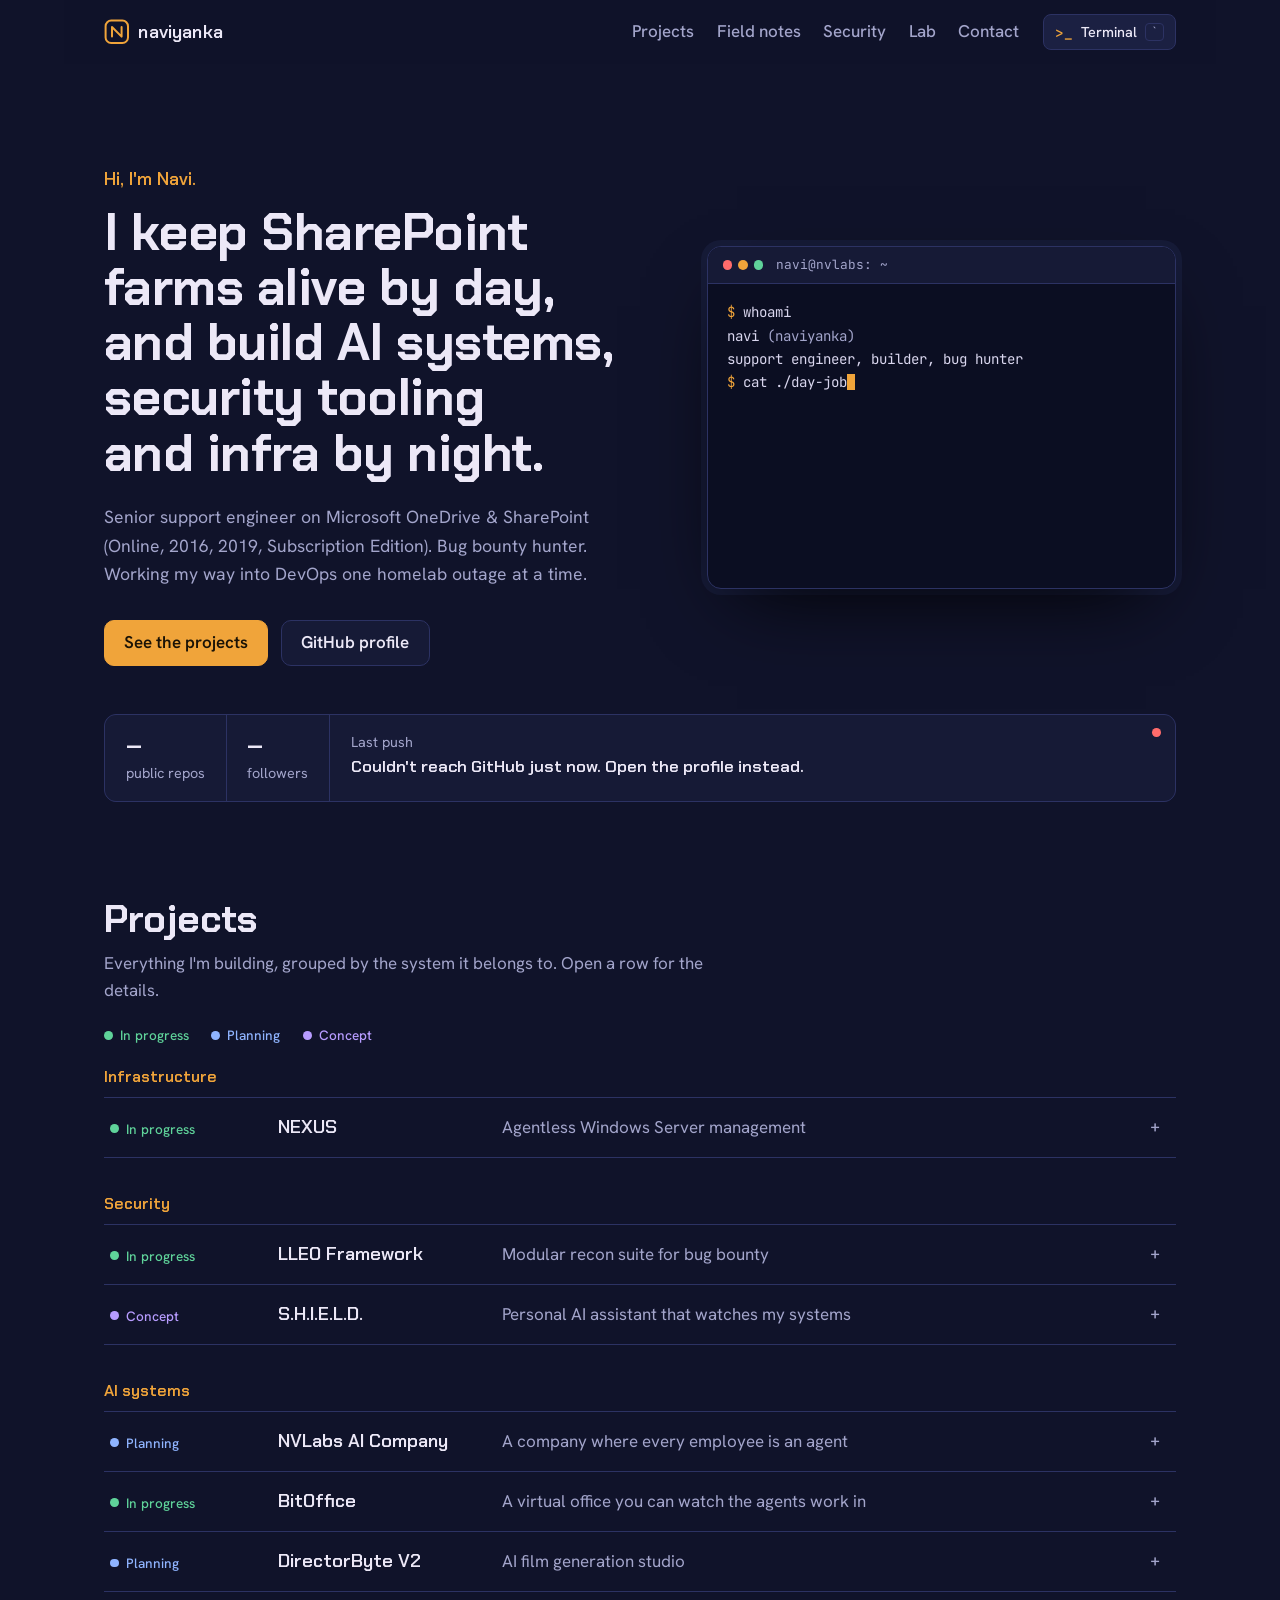
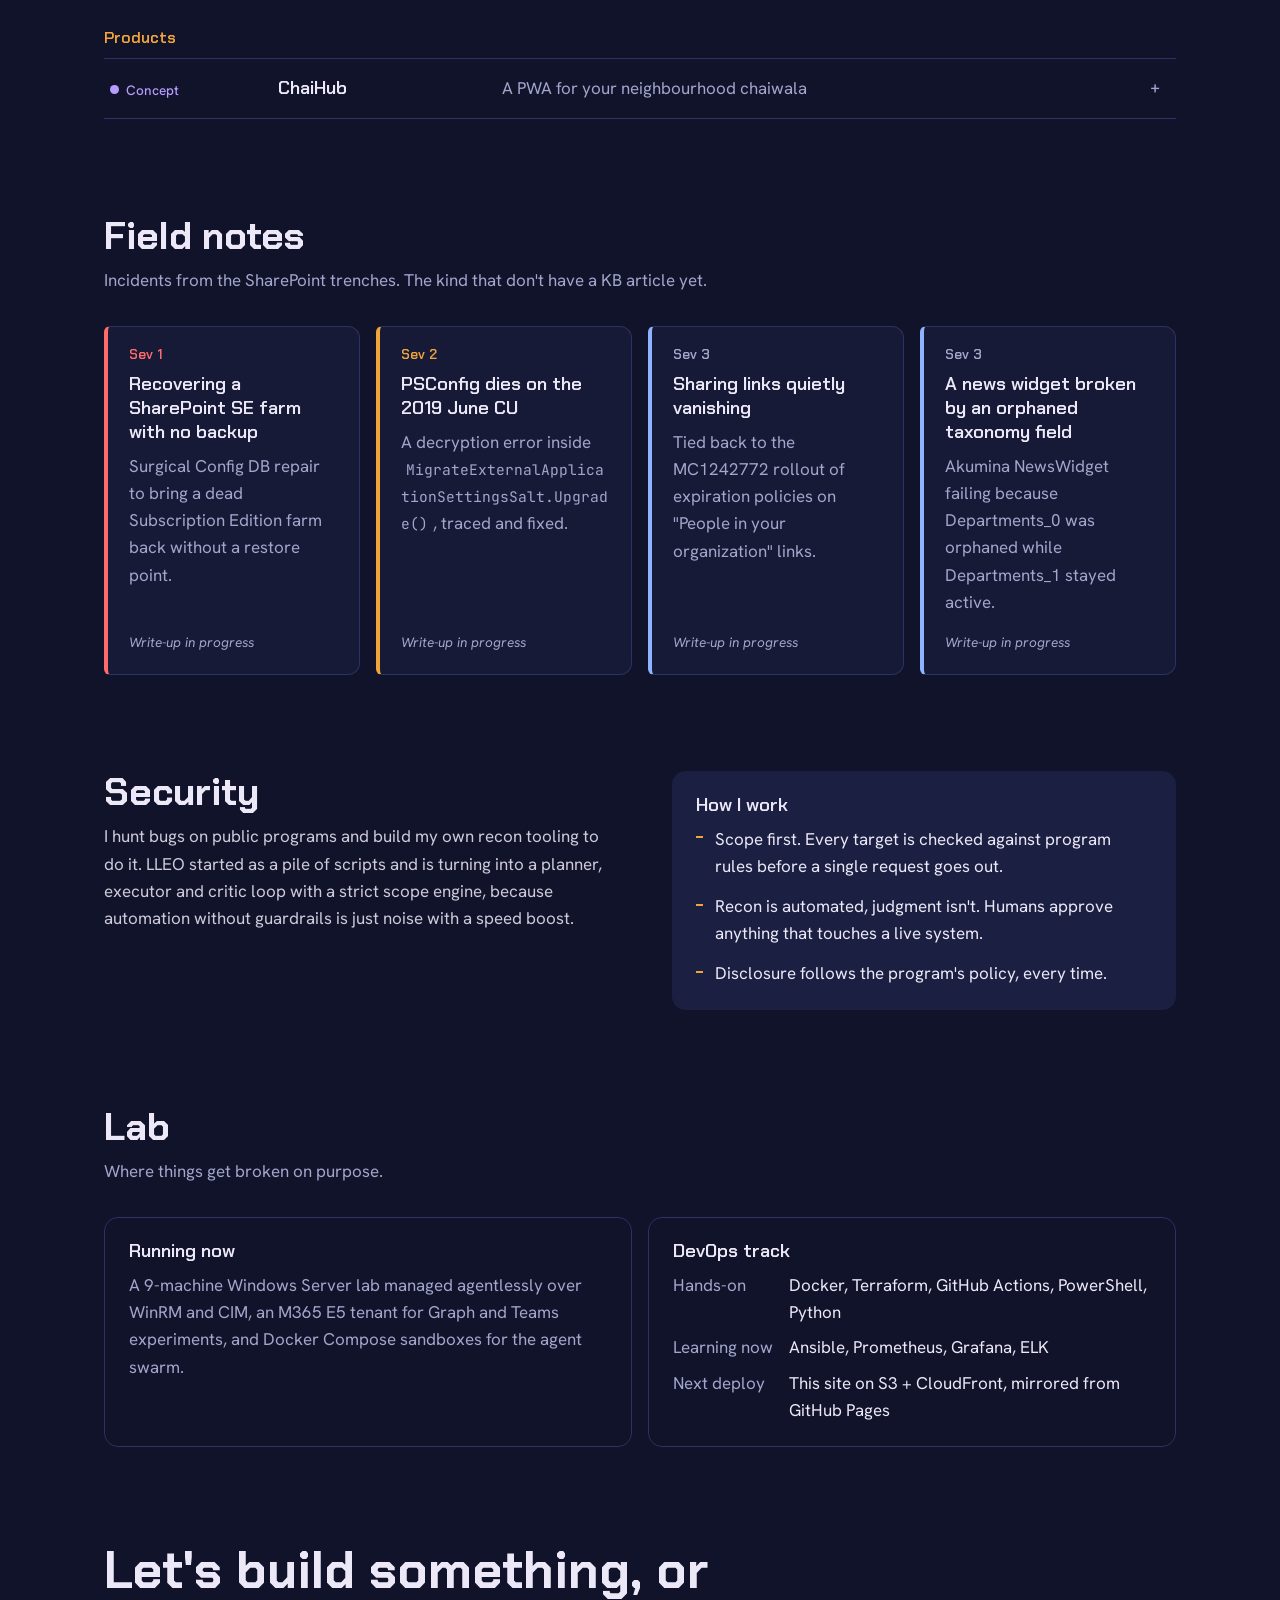
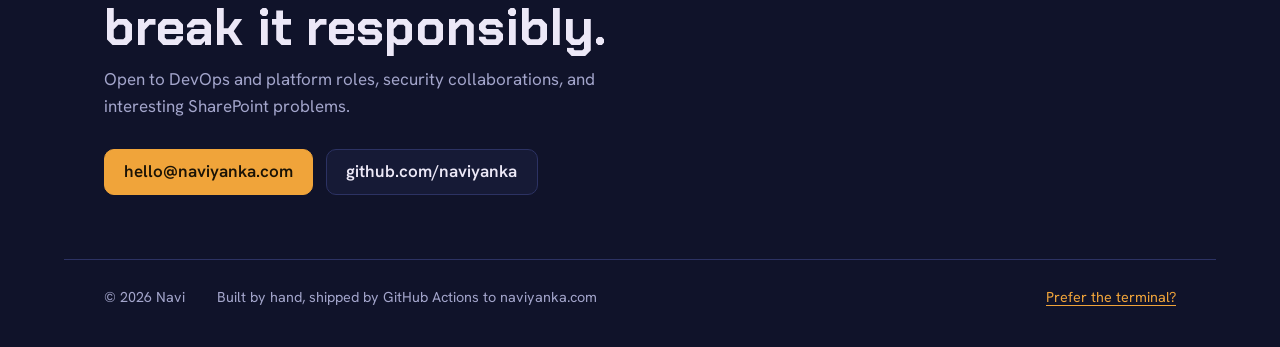
==== index.html @ b1b49cc4 "Initial site: naviyanka.com" ====
<!DOCTYPE html>
<html lang="en">
<head>
  <meta charset="utf-8">
  <meta name="viewport" content="width=device-width, initial-scale=1, viewport-fit=cover">
  <title>Navi (naviyanka)</title>
  <meta name="description" content="Navi (naviyanka): SharePoint support engineer building AI systems, security tooling and infrastructure. Projects, field notes and lab.">
  <meta name="theme-color" content="#10132A">
  <meta name="color-scheme" content="dark">
  <link rel="canonical" href="https://naviyanka.com/">
  <link rel="icon" href="assets/favicon.svg" type="image/svg+xml">

  <meta property="og:type" content="website">
  <meta property="og:title" content="Navi (naviyanka)">
  <meta property="og:description" content="Support engineer by day. AI systems, security tooling and infra by night.">
  <meta property="og:url" content="https://naviyanka.com/">

  <link rel="preconnect" href="https://fonts.googleapis.com">
  <link rel="preconnect" href="https://fonts.gstatic.com" crossorigin>
  <link href="https://fonts.googleapis.com/css2?family=Chakra+Petch:wght@500;600;700&family=Hanken+Grotesk:wght@400;500;600&family=JetBrains+Mono:wght@400;500&display=swap" rel="stylesheet">
  <link rel="stylesheet" href="assets/styles.css">
</head>
<body>
  <a class="skip" href="#main">Skip to content</a>

  <header class="site-header">
    <a class="wordmark" href="#top" aria-label="naviyanka home">
      <svg viewBox="0 0 32 32" aria-hidden="true"><rect x="2" y="2" width="28" height="28" rx="7" fill="none" stroke="currentColor" stroke-width="2.5"/><path d="M10 22V10l12 12V10" fill="none" stroke="currentColor" stroke-width="2.5" stroke-linejoin="round" stroke-linecap="round"/></svg>
      naviyanka
    </a>
    <nav aria-label="Primary">
      <a href="#projects">Projects</a>
      <a href="#field-notes">Field notes</a>
      <a href="#security">Security</a>
      <a href="#lab">Lab</a>
      <a href="#contact">Contact</a>
    </nav>
    <button class="term-btn" type="button" data-open-terminal aria-keyshortcuts="`">
      <span aria-hidden="true">&gt;_</span> Terminal <kbd>`</kbd>
    </button>
  </header>

  <main id="main">
    <!-- HERO -->
    <section class="hero" id="top">
      <div class="hero-copy">
        <p class="hello">Hi, I'm Navi.</p>
        <h1>I keep SharePoint farms alive by day, and build AI systems, security tooling and infra by night.</h1>
        <p class="lede">
          Senior support engineer on Microsoft OneDrive &amp; SharePoint (Online, 2016, 2019, Subscription Edition).
          Bug bounty hunter. Working my way into DevOps one homelab outage at a time.
        </p>
        <div class="actions">
          <a class="btn primary" href="#projects">See the projects</a>
          <a class="btn" href="https://github.com/naviyanka" rel="me">GitHub profile</a>
        </div>
      </div>

      <figure class="console" aria-label="Introduction, written as terminal output">
        <div class="console-bar">
          <span class="dots" aria-hidden="true"><i></i><i></i><i></i></span>
          <span>navi@nvlabs: ~</span>
        </div>
        <pre class="console-body" id="hero-console" aria-live="off"></pre>
        <noscript><pre class="console-body">$ whoami
navi, support engineer, builder, bug hunter</pre></noscript>
      </figure>
    </section>

    <!-- LIVE STRIP -->
    <section class="pulse" aria-label="Live GitHub activity">
      <div class="pulse-item">
        <span class="pulse-value" id="gh-repos">–</span>
        <span class="pulse-label">public repos</span>
      </div>
      <div class="pulse-item">
        <span class="pulse-value" id="gh-followers">–</span>
        <span class="pulse-label">followers</span>
      </div>
      <div class="pulse-item wide">
        <span class="pulse-label">Last push</span>
        <a class="pulse-value small" id="gh-last" href="https://github.com/naviyanka">checking GitHub…</a>
      </div>
      <span class="pulse-led" id="gh-led" title="GitHub API status" aria-hidden="true"></span>
    </section>

    <!-- PROJECTS -->
    <section class="block" id="projects" aria-labelledby="projects-h">
      <div class="block-head">
        <h2 id="projects-h">Projects</h2>
        <p>Everything I'm building, grouped by the system it belongs to. Open a row for the details.</p>
      </div>
      <div class="legend" role="group" aria-label="Status legend">
        <span class="status s-building">In progress</span>
        <span class="status s-planning">Planning</span>
        <span class="status s-concept">Concept</span>
      </div>
      <div id="board" class="board"></div>
    </section>

    <!-- FIELD NOTES -->
    <section class="block" id="field-notes" aria-labelledby="notes-h">
      <div class="block-head">
        <h2 id="notes-h">Field notes</h2>
        <p>Incidents from the SharePoint trenches. The kind that don't have a KB article yet.</p>
      </div>
      <div class="incidents">
        <article class="incident sev1">
          <span class="sev">Sev 1</span>
          <h3>Recovering a SharePoint SE farm with no backup</h3>
          <p>Surgical Config DB repair to bring a dead Subscription Edition farm back without a restore point.</p>
          <span class="soon">Write-up in progress</span>
        </article>
        <article class="incident sev2">
          <span class="sev">Sev 2</span>
          <h3>PSConfig dies on the 2019 June CU</h3>
          <p>A decryption error inside <code>MigrateExternalApplicationSettingsSalt.Upgrade()</code>, traced and fixed.</p>
          <span class="soon">Write-up in progress</span>
        </article>
        <article class="incident sev3">
          <span class="sev">Sev 3</span>
          <h3>Sharing links quietly vanishing</h3>
          <p>Tied back to the MC1242772 rollout of expiration policies on "People in your organization" links.</p>
          <span class="soon">Write-up in progress</span>
        </article>
        <article class="incident sev3">
          <span class="sev">Sev 3</span>
          <h3>A news widget broken by an orphaned taxonomy field</h3>
          <p>Akumina NewsWidget failing because Departments_0 was orphaned while Departments_1 stayed active.</p>
          <span class="soon">Write-up in progress</span>
        </article>
      </div>
    </section>

    <!-- SECURITY -->
    <section class="block split" id="security" aria-labelledby="sec-h">
      <div class="block-head">
        <h2 id="sec-h">Security</h2>
        <p>
          I hunt bugs on public programs and build my own recon tooling to do it.
          LLEO started as a pile of scripts and is turning into a planner, executor and critic loop
          with a strict scope engine, because automation without guardrails is just noise with a speed boost.
        </p>
      </div>
      <div class="sec-panel">
        <h3>How I work</h3>
        <ul class="plain">
          <li>Scope first. Every target is checked against program rules before a single request goes out.</li>
          <li>Recon is automated, judgment isn't. Humans approve anything that touches a live system.</li>
          <li>Disclosure follows the program's policy, every time.</li>
        </ul>
        <!-- Add your acknowledgements / hall-of-fame entries here, e.g.
        <h3>Acknowledgements</h3>
        <ul class="plain"><li><a href="...">Program name</a>, 2026</li></ul>
        -->
      </div>
    </section>

    <!-- LAB -->
    <section class="block" id="lab" aria-labelledby="lab-h">
      <div class="block-head">
        <h2 id="lab-h">Lab</h2>
        <p>Where things get broken on purpose.</p>
      </div>
      <div class="lab-grid">
        <div class="lab-card">
          <h3>Running now</h3>
          <p>A 9-machine Windows Server lab managed agentlessly over WinRM and CIM, an M365 E5 tenant for Graph and Teams experiments, and Docker Compose sandboxes for the agent swarm.</p>
        </div>
        <div class="lab-card">
          <h3>DevOps track</h3>
          <dl class="skills">
            <dt>Hands-on</dt><dd>Docker, Terraform, GitHub Actions, PowerShell, Python</dd>
            <dt>Learning now</dt><dd>Ansible, Prometheus, Grafana, ELK</dd>
            <dt>Next deploy</dt><dd>This site on S3 + CloudFront, mirrored from GitHub Pages</dd>
          </dl>
        </div>
      </div>
    </section>

    <!-- CONTACT -->
    <section class="block contact" id="contact" aria-labelledby="contact-h">
      <h2 id="contact-h">Let's build something, or break it responsibly.</h2>
      <p>Open to DevOps and platform roles, security collaborations, and interesting SharePoint problems.</p>
      <div class="actions">
        <a class="btn primary" href="mailto:hello@naviyanka.com">hello@naviyanka.com</a>
        <a class="btn" href="https://github.com/naviyanka" rel="me">github.com/naviyanka</a>
      </div>
    </section>
  </main>

  <footer class="site-footer">
    <span>© <span id="year">2026</span> Navi</span>
    <span>Built by hand, shipped by GitHub Actions to naviyanka.com</span>
    <button class="linkish" type="button" data-open-terminal>Prefer the terminal?</button>
  </footer>

  <!-- TERMINAL -->
  <dialog id="terminal" class="terminal" closedby="any" aria-labelledby="term-title">
    <div class="console-bar">
      <span class="dots" aria-hidden="true"><i></i><i></i><i></i></span>
      <span id="term-title">navi@nvlabs: ~ (terminal)</span>
      <button type="button" class="term-close" data-close-terminal aria-label="Close terminal">esc</button>
    </div>
    <div class="term-out" id="term-out" role="log" aria-live="polite"></div>
    <form class="term-in" id="term-form" autocomplete="off">
      <label for="term-input"><span aria-hidden="true">$</span><span class="sr">Command</span></label>
      <input type="text" id="term-input" name="cmd" spellcheck="false" autocapitalize="off" placeholder="type help">
      <button type="submit" class="sr">Run</button>
    </form>
  </dialog>

  <script src="assets/main.js" defer></script>
</body>
</html>
---- assets/styles.css ----
/* naviyanka.com — night-shift ops room
   Palette: indigo night + masala-chai amber; status colors are semantic only. */
:root {
  --ink: #10132A;
  --ink-2: #161A36;
  --panel: #1B2042;
  --line: #2C3263;
  --text: #ECE8F7;
  --muted: #A3A5CB;
  --chai: #F0A43A;
  --chai-soft: color-mix(in oklab, var(--chai) 18%, transparent);
  --ok: #5FD39A;
  --plan: #8FB4FF;
  --concept: #B79CFF;
  --alert: #FF6B6B;

  --display: "Chakra Petch", "Bahnschrift", "Segoe UI", system-ui, sans-serif;
  --body: "Hanken Grotesk", "Segoe UI", system-ui, -apple-system, sans-serif;
  --mono: "JetBrains Mono", ui-monospace, "Cascadia Code", Consolas, monospace;

  --wrap: 72rem;
  --gutter: clamp(1.1rem, 4vw, 2.5rem);
  color-scheme: dark;
  accent-color: var(--chai);
  box-sizing: border-box;
  padding-top: env(safe-area-inset-top, 0px);
  padding-bottom: env(safe-area-inset-bottom, 0px);
}
*, *::before, *::after { box-sizing: inherit; }
html { scroll-behavior: smooth; scroll-padding-top: calc(4.5rem + env(safe-area-inset-top, 0px)); }
@media (prefers-reduced-motion: reduce) { html { scroll-behavior: auto; } }

body {
  margin: 0;
  background:
    radial-gradient(60rem 30rem at 85% -10%, #232a5c 0%, transparent 60%),
    var(--ink);
  color: var(--text);
  font: 400 1.0625rem/1.6 var(--body);
  -webkit-font-smoothing: antialiased;
}
img, svg { max-width: 100%; }
a { color: inherit; }
:focus-visible { outline: 2px solid var(--chai); outline-offset: 3px; border-radius: 4px; }
code { font-family: var(--mono); font-size: .86em; background: var(--ink-2); padding: .1em .35em; border-radius: 4px; overflow-wrap: anywhere; }

.skip { position: absolute; left: -999px; top: .5rem; background: var(--chai); color: var(--ink); padding: .5rem .8rem; border-radius: 6px; z-index: 10; }
.skip:focus { left: .5rem; }
.sr { position: absolute; width: 1px; height: 1px; overflow: hidden; clip-path: inset(50%); white-space: nowrap; }

/* ---------- header ---------- */
.site-header {
  position: sticky; top: env(safe-area-inset-top, 0px); z-index: 5;
  display: flex; align-items: center; gap: 1.5rem;
  max-width: var(--wrap); margin: 0 auto; padding: .9rem var(--gutter);
  background: color-mix(in oklab, var(--ink) 82%, transparent);
  backdrop-filter: blur(10px);
}
.wordmark { display: inline-flex; align-items: center; gap: .55rem; font: 600 1.15rem var(--display); text-decoration: none; letter-spacing: .01em; }
.wordmark svg { width: 1.6rem; height: 1.6rem; color: var(--chai); }
.site-header nav { display: flex; gap: 1.4rem; margin-left: auto; }
.site-header nav a { text-decoration: none; color: var(--muted); font-weight: 500; }
.site-header nav a:hover { color: var(--text); }
.term-btn {
  display: inline-flex; align-items: center; gap: .5rem;
  font: 500 .9rem var(--body); color: var(--text);
  background: var(--panel); border: 1px solid var(--line); border-radius: 8px;
  padding: .45rem .7rem; cursor: pointer;
}
.term-btn span { font-family: var(--mono); color: var(--chai); }
.term-btn:hover { border-color: var(--chai); }
kbd { font: .75rem var(--mono); color: var(--muted); border: 1px solid var(--line); border-radius: 4px; padding: 0 .3rem; }

@media (max-width: 52rem) {
  .site-header nav { display: none; }
  .term-btn { margin-left: auto; }
}

main { max-width: var(--wrap); margin: 0 auto; padding: 0 var(--gutter); }

/* ---------- hero ---------- */
.hero {
  display: grid; grid-template-columns: minmax(0, 1.15fr) minmax(0, 1fr);
  gap: clamp(2rem, 5vw, 4rem); align-items: center;
  padding: clamp(3rem, 9vw, 6.5rem) 0 clamp(2rem, 5vw, 3rem);
}
.hello { font: 600 1.1rem var(--display); color: var(--chai); margin: 0 0 .9rem; }
.hero h1 {
  font: 700 clamp(2rem, 4.2vw, 3.2rem)/1.08 var(--display);
  letter-spacing: -.01em; margin: 0 0 1.4rem; max-width: 22ch;
  text-wrap: balance;
}
.lede { color: var(--muted); max-width: 52ch; margin: 0 0 2rem; font-size: 1.1rem; }
.actions { display: flex; flex-wrap: wrap; gap: .8rem; }
.btn {
  display: inline-flex; align-items: center; min-height: 2.9rem; padding: 0 1.2rem;
  border-radius: 10px; border: 1px solid var(--line); text-decoration: none;
  font-weight: 600; background: var(--ink-2);
}
.btn:hover { border-color: var(--muted); }
.btn.primary { background: var(--chai); color: #1A1306; border-color: var(--chai); }
.btn.primary:hover { background: #F6B556; }

.console {
  margin: 0;
  background: #0B0E22; border: 1px solid var(--line); border-radius: 14px;
  box-shadow: 0 30px 80px -30px #000, 0 0 0 6px color-mix(in oklab, var(--panel) 60%, transparent);
  overflow: hidden; min-width: 0;
}
.console-bar {
  display: flex; align-items: center; gap: .8rem;
  padding: .6rem .9rem; border-bottom: 1px solid var(--line);
  font: .8rem var(--mono); color: var(--muted); background: var(--ink-2);
}
.dots { display: inline-flex; gap: .35rem; }
.dots i { width: .62rem; height: .62rem; border-radius: 50%; background: var(--line); }
.dots i:first-child { background: var(--alert); }
.dots i:nth-child(2) { background: var(--chai); }
.dots i:nth-child(3) { background: var(--ok); }
.console-body {
  margin: 0; padding: 1.1rem 1.2rem 1.3rem; min-height: 19rem;
  font: .88rem/1.65 var(--mono); color: #D9D6EE; white-space: pre-wrap; overflow-x: auto;
}
.console-body .p { color: var(--chai); }
.console-body .k { color: var(--plan); }
.console-body .ok { color: var(--ok); }
.console-body .dim { color: var(--muted); }
.caret { display: inline-block; width: .55em; height: 1.1em; vertical-align: -.2em; background: var(--chai); animation: blink 1.1s steps(1) infinite; }
@keyframes blink { 50% { opacity: 0; } }
@media (prefers-reduced-motion: reduce) { .caret { animation: none; } }

@media (max-width: 52rem) {
  .hero { grid-template-columns: 1fr; }
  .console-body { min-height: 0; }
}

/* ---------- live strip ---------- */
.pulse {
  position: relative;
  display: grid; grid-template-columns: auto auto 1fr; gap: 1px;
  background: var(--line); border: 1px solid var(--line); border-radius: 12px; overflow: hidden;
}
.pulse-item { background: var(--ink-2); padding: 1rem 1.3rem; display: flex; flex-direction: column; gap: .15rem; min-width: 0; }
.pulse-value { font: 600 1.6rem/1.1 var(--display); text-decoration: none; }
.pulse-value.small { font-size: 1.05rem; overflow: hidden; text-overflow: ellipsis; white-space: nowrap; }
a.pulse-value:hover { color: var(--chai); }
.pulse-label { color: var(--muted); font-size: .9rem; }
.pulse-led { position: absolute; top: .8rem; right: .9rem; width: .55rem; height: .55rem; border-radius: 50%; background: var(--muted); }
.pulse-led.live { background: var(--ok); box-shadow: 0 0 0 4px color-mix(in oklab, var(--ok) 25%, transparent); }
.pulse-led.down { background: var(--alert); }
@media (max-width: 40rem) {
  .pulse { grid-template-columns: 1fr 1fr; }
  .pulse-item.wide { grid-column: 1 / -1; }
}

/* ---------- sections ---------- */
.block { padding: clamp(3.5rem, 8vw, 6rem) 0 0; }
.block-head { max-width: 40rem; margin-bottom: 2rem; }
.block h2 { font: 700 clamp(1.7rem, 3.2vw, 2.4rem)/1.1 var(--display); margin: 0 0 .6rem; }
.block-head p { color: var(--muted); margin: 0; }
.block h3 { font: 600 1.15rem/1.3 var(--display); margin: 0 0 .5rem; }

/* status chips */
.status {
  display: inline-flex; align-items: center; gap: .45rem;
  font: 500 .85rem var(--body); color: var(--muted); white-space: nowrap;
}
.status::before { content: ""; width: .55rem; height: .55rem; border-radius: 50%; background: currentColor; }
.s-building { color: var(--ok); }
.s-planning { color: var(--plan); }
.s-concept { color: var(--concept); }
.legend { display: flex; gap: 1.4rem; margin: -0.6rem 0 1.4rem; flex-wrap: wrap; }

/* project board */
.board { display: grid; gap: 2.2rem; }
.group h3 { color: var(--chai); font-size: 1rem; margin: 0 0 .6rem; }
.rows { border-top: 1px solid var(--line); }
.row { border-bottom: 1px solid var(--line); }
.row summary {
  list-style: none; cursor: pointer;
  display: grid; grid-template-columns: 9.5rem minmax(0, 13rem) minmax(0, 1fr) 1.2rem;
  gap: 1rem; align-items: baseline; padding: 1rem .4rem;
}
.row summary::-webkit-details-marker { display: none; }
.row summary:hover { background: color-mix(in oklab, var(--panel) 55%, transparent); }
.row-name { font: 600 1.15rem var(--display); }
.row-line { color: var(--muted); }
.row-toggle { color: var(--muted); font-family: var(--mono); transition: transform .2s; }
.row[open] .row-toggle { transform: rotate(45deg); color: var(--chai); }
.row-body {
  display: grid; grid-template-columns: 9.5rem minmax(0, 1fr); gap: 1rem;
  padding: 0 .4rem 1.4rem;
}
.row-body > div { grid-column: 2; }
.row-body p { margin: 0 0 .9rem; max-width: 62ch; }
.tags { display: flex; flex-wrap: wrap; gap: .4rem; margin: 0 0 1rem; padding: 0; list-style: none; }
.tags li { font-size: .85rem; padding: .15rem .55rem; border-radius: 6px; background: var(--panel); color: var(--muted); }
.repo-link { color: var(--chai); font-weight: 600; text-underline-offset: 3px; }
@media (max-width: 46rem) {
  .row summary { grid-template-columns: minmax(0, 1fr) 1.2rem; gap: .25rem .8rem; }
  .row summary .status { grid-column: 1; grid-row: 1; }
  .row-name { grid-column: 1; }
  .row-line { grid-column: 1; }
  .row-toggle { grid-column: 2; grid-row: 1 / span 3; align-self: center; }
  .row-body { grid-template-columns: 1fr; }
  .row-body > div { grid-column: 1; }
}

/* incidents */
.incidents { display: grid; grid-template-columns: repeat(auto-fit, minmax(16rem, 1fr)); gap: 1rem; }
.incident {
  background: var(--ink-2); border: 1px solid var(--line); border-left: 4px solid var(--plan);
  border-radius: 6px 12px 12px 6px; padding: 1.2rem 1.3rem 1.3rem;
  display: flex; flex-direction: column;
}
.incident.sev1 { border-left-color: var(--alert); }
.incident.sev2 { border-left-color: var(--chai); }
.sev { font: 600 .85rem var(--display); color: var(--muted); margin-bottom: .6rem; }
.sev1 .sev { color: var(--alert); }
.sev2 .sev { color: var(--chai); }
.incident p { color: var(--muted); margin: 0 0 1rem; }
.soon { margin-top: auto; font-size: .85rem; color: var(--muted); font-style: italic; }

/* security */
.split { display: grid; grid-template-columns: minmax(0, 1fr) minmax(0, 1fr); gap: clamp(1.5rem, 5vw, 4rem); align-items: start; }
.split .block-head { margin: 0; }
.split .block-head p { color: var(--text); opacity: .86; }
.sec-panel { background: var(--panel); border-radius: 14px; padding: 1.4rem 1.5rem; }
.plain { margin: 0; padding: 0; list-style: none; display: grid; gap: .8rem; }
.plain li { padding-left: 1.2rem; position: relative; }
.plain li::before { content: ""; position: absolute; left: 0; top: .62em; width: .45rem; height: 2px; background: var(--chai); }
@media (max-width: 52rem) { .split { grid-template-columns: 1fr; } }

/* lab */
.lab-grid { display: grid; grid-template-columns: repeat(auto-fit, minmax(18rem, 1fr)); gap: 1rem; }
.lab-card { border: 1px solid var(--line); border-radius: 14px; padding: 1.4rem 1.5rem; }
.lab-card p { color: var(--muted); margin: 0; }
.skills { display: grid; grid-template-columns: auto 1fr; gap: .5rem 1rem; margin: 0; }
.skills dt { color: var(--muted); }
.skills dd { margin: 0; }

/* contact */
.contact { text-align: left; padding-bottom: 4rem; }
.contact h2 { max-width: 20ch; font-size: clamp(2rem, 4.4vw, 3.2rem); }
.contact p { color: var(--muted); margin: 0 0 1.8rem; max-width: 50ch; }

/* footer */
.site-footer {
  max-width: var(--wrap); margin: 0 auto; padding: 1.6rem var(--gutter) 2.4rem;
  border-top: 1px solid var(--line);
  display: flex; flex-wrap: wrap; gap: .6rem 2rem; color: var(--muted); font-size: .9rem;
}
.linkish { margin-left: auto; background: none; border: 0; color: var(--chai); font: inherit; cursor: pointer; padding: 0; text-decoration: underline; text-underline-offset: 3px; }

/* ---------- terminal dialog ---------- */
.terminal {
  width: min(46rem, calc(100vw - 2rem)); height: min(30rem, calc(100dvh - 4rem));
  padding: 0; border: 1px solid var(--line); border-radius: 14px;
  background: #0B0E22; color: #D9D6EE;
  flex-direction: column;
}
.terminal[open] { display: flex; }
.terminal::backdrop { background: rgb(6 8 20 / .7); backdrop-filter: blur(3px); }
.term-close { margin-left: auto; background: none; border: 1px solid var(--line); color: var(--muted); border-radius: 4px; font: .75rem var(--mono); padding: .1rem .4rem; cursor: pointer; }
.term-out { flex: 1; overflow-y: auto; padding: 1rem 1.2rem .4rem; font: .88rem/1.6 var(--mono); white-space: pre-wrap; }
.term-out .p { color: var(--chai); }
.term-out .k { color: var(--plan); }
.term-out .err { color: var(--alert); }
.term-out a { color: var(--chai); }
.term-in { display: flex; align-items: center; gap: .6rem; padding: .7rem 1.2rem 1rem; border-top: 1px solid var(--line); }
.term-in label { color: var(--chai); font-family: var(--mono); }
.term-in input { flex: 1; background: transparent; border: 0; color: var(--text); font: .95rem var(--mono); outline: none; }
.term-in:focus-within { box-shadow: inset 0 2px 0 var(--chai); }
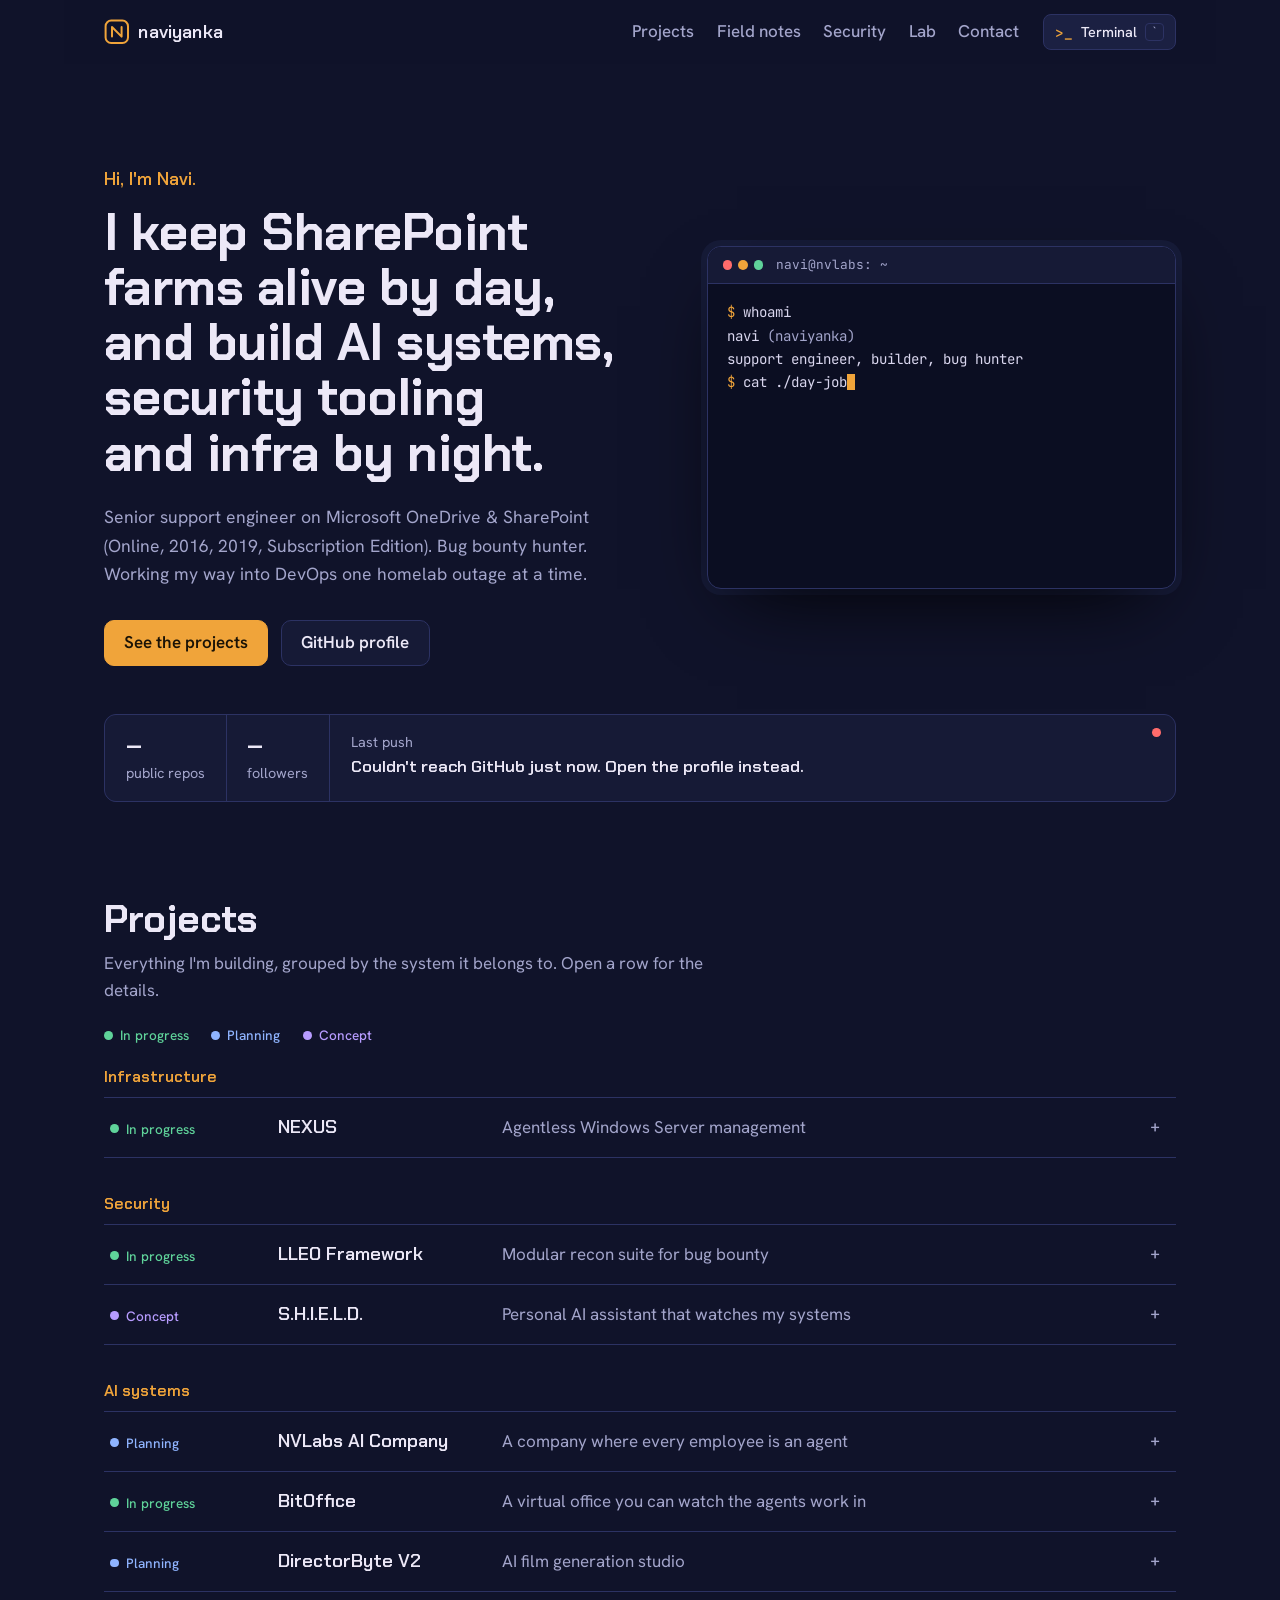
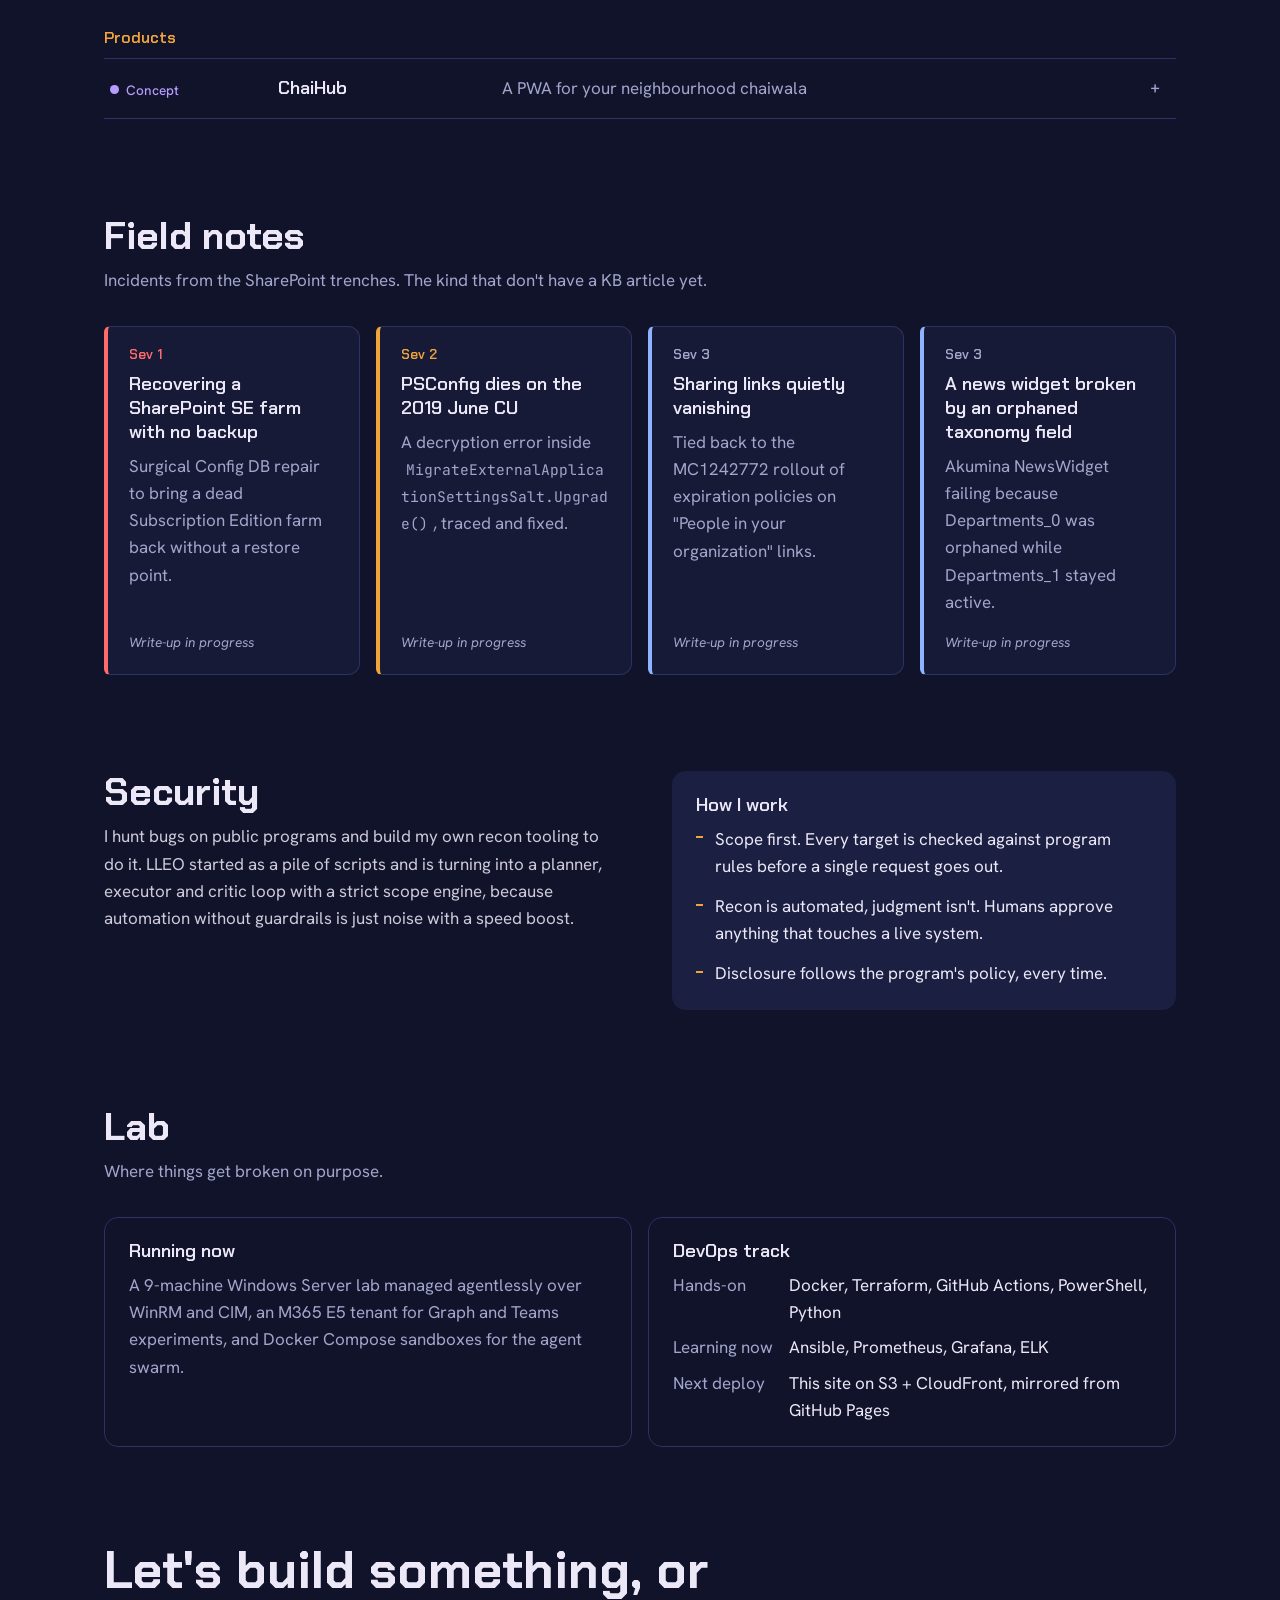
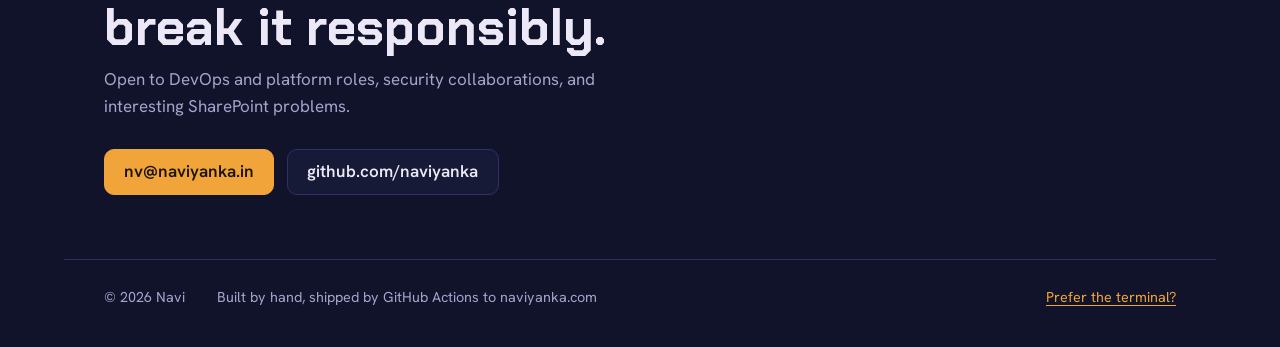
==== commit 8e0a2e93: "Update contact email address in index.html" ====
--- a/index.html
+++ b/index.html
@@ -183,7 +183,7 @@
       <h2 id="contact-h">Let's build something, or break it responsibly.</h2>
       <p>Open to DevOps and platform roles, security collaborations, and interesting SharePoint problems.</p>
       <div class="actions">
-        <a class="btn primary" href="mailto:hello@naviyanka.com">hello@naviyanka.com</a>
+        <a class="btn primary" href="mailto:nv@naviyanka.in">nv@naviyanka.in</a>
         <a class="btn" href="https://github.com/naviyanka" rel="me">github.com/naviyanka</a>
       </div>
     </section>
